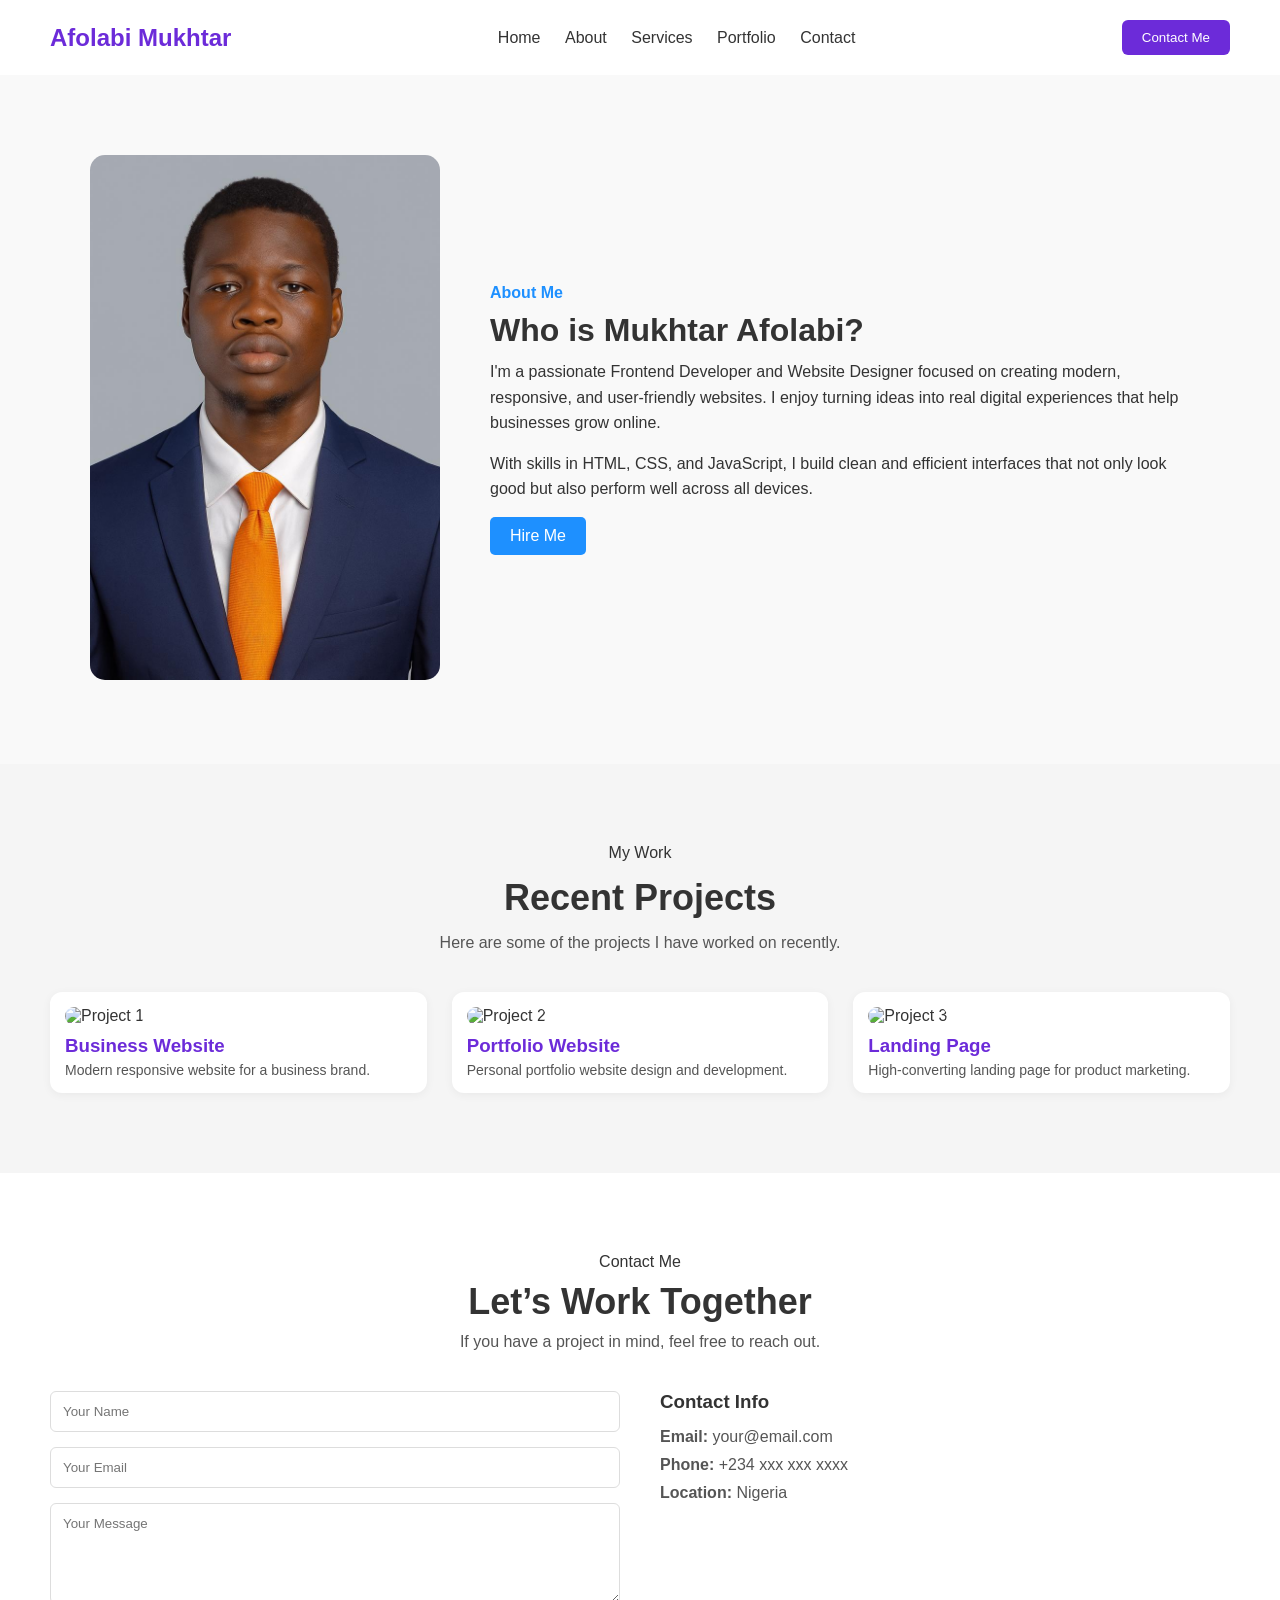
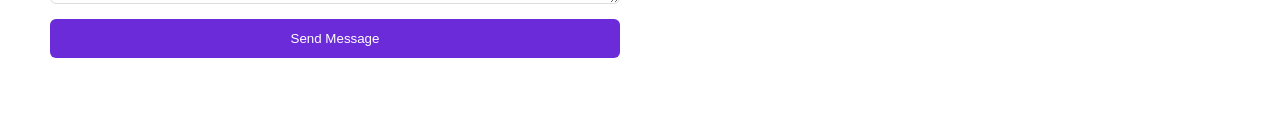
==== About.html @ 69ab8d59 "updated something" ====
<!DOCTYPE html>
<html lang="en">
<head>
    <meta charset="UTF-8">
    <meta name="viewport" content="width=device-width, initial-scale=1.0">
    <title>Document</title>
    <link rel="stylesheet" href="about.css">
</head>
<body>
    
<header>
  <h2>Afolabi Mukhtar</h2>

  <nav>
    <a href="index.html">Home</a>
    <a href="About.html">About</a>
    <a href="#">Services</a>
    <a href="#">Portfolio</a>
    <a href="#">Contact</a>
  </nav>

  <button class="btn">Contact Me</button>
</header>
<section class="about">
    <div class="container">
        
        <!-- IMAGE SIDE -->
        <div class="about-image">
            <img src="images/my pic.jpg" alt="Mukhtar Afolabi">
        </div>

        <!-- TEXT SIDE -->
        <div class="about-text">
            <span class="tag">About Me</span>
            <h1>Who is Mukhtar Afolabi?</h1>

            <p>
                I'm a passionate Frontend Developer and Website Designer focused on 
                creating modern, responsive, and user-friendly websites. I enjoy turning 
                ideas into real digital experiences that help businesses grow online.
            </p>

            <p>
                With skills in HTML, CSS, and JavaScript, I build clean and efficient 
                interfaces that not only look good but also perform well across all devices.
            </p>

            <a href="https://wa.me/2348068744708" class="btn">Hire Me</a>
        </div>

    </div>
</section>
<section class="projects">

  <div class="projects-header">
    <span class="tag">My Work</span>
    <h1>Recent Projects</h1>
    <p>Here are some of the projects I have worked on recently.</p>
  </div>

  <div class="projects-container">

    <div class="project-card">
      <img src="https://via.placeholder.com/300" alt="Project 1">
      <h3>Business Website</h3>
      <p>Modern responsive website for a business brand.</p>
    </div>

    <div class="project-card">
      <img src="https://via.placeholder.com/300" alt="Project 2">
      <h3>Portfolio Website</h3>
      <p>Personal portfolio website design and development.</p>
    </div>

    <div class="project-card">
      <img src="https://via.placeholder.com/300" alt="Project 3">
      <h3>Landing Page</h3>
      <p>High-converting landing page for product marketing.</p>
    </div>

  </div>

</section>
<section class="contact">

  <div class="contact-header">
    <span class="tag">Contact Me</span>
    <h1>Let’s Work Together</h1>
    <p>If you have a project in mind, feel free to reach out.</p>
  </div>

  <div class="contact-container">

    <!-- FORM -->
    <form class="contact-form">
      <input type="text" placeholder="Your Name" required>
      <input type="email" placeholder="Your Email" required>
      <textarea placeholder="Your Message" rows="5" required></textarea>
      <button type="submit">Send Message</button>
    </form>

    <!-- INFO -->
    <div class="contact-info">
      <h3>Contact Info</h3>
      <p><strong>Email:</strong> your@email.com</p>
      <p><strong>Phone:</strong> +234 xxx xxx xxxx</p>
      <p><strong>Location:</strong> Nigeria</p>
    </div>

  </div>

</section>
<script>
    function sayHello() {
        alert("Hello! Thanks for visiting my portfolio.");
    }
    
</script>
</body>
</html>
---- about.css ----
* {
      margin: 0;
      padding: 0;
      box-sizing: border-box;
      font-family: Arial, sans-serif;
    }

    body {
      background: #f5f5f5;
      color: #333;
    }


    header {
      display: flex;
      justify-content: space-between;
      align-items: center;
      padding: 20px 50px;
      background: #fff;
      box-shadow: 0 2px 10px rgba(0,0,0,0.05);
    }

    header h2 {
      color: #6c2bd9;
    }

    nav a {
      margin: 0 10px;
      text-decoration: none;
      color: #333;
      font-weight: 500;
    }

    .btn {
      background: #6c2bd9;
      color: #fff;
      padding: 10px 20px;
      border: none;
      border-radius: 6px;
      cursor: pointer;
    }
    .about {
    padding: 80px 20px;
    background: #f9f9f9;
}

.about .container {
    display: flex;
    align-items: center;
    gap: 50px;
    max-width: 1100px;
    margin: auto;
}

.about-image img {
    width: 350px;
    border-radius: 15px;
}

.about-text .tag {
    color: #1e90ff;
    font-weight: bold;
}

.about-text h1 {
    font-size: 32px;
    margin: 10px 0;
}

.about-text p {
    margin-bottom: 15px;
    line-height: 1.6;
}

.about .btn {
    display: inline-block;
    padding: 10px 20px;
    background: #1e90ff;
    color: white;
    text-decoration: none;
    border-radius: 5px;
}
.projects {
  padding: 80px 50px;
  background: #f5f5f5;
  text-align: center;
}

.projects-header h1 {
  font-size: 36px;
  margin: 15px 0;
}

.projects-header p {
  color: #555;
}

/* GRID */
.projects-container {
  margin-top: 40px;
  display: grid;
  grid-template-columns: repeat(3, 1fr);
  gap: 25px;
}

/* CARD */
.project-card {
  background: #fff;
  padding: 15px;
  border-radius: 12px;
  box-shadow: 0 2px 10px rgba(0,0,0,0.05);
  transition: 0.3s;
  text-align: left;
}

.project-card:hover {
  transform: translateY(-6px);
}

.project-card img {
  width: 100%;
  border-radius: 10px;
  margin-bottom: 10px;
}

.project-card h3 {
  margin-bottom: 5px;
  color: #6c2bd9;
}

.project-card p {
  font-size: 14px;
  color: #555;
}
.contact {
  padding: 80px 50px;
  background: #fff;
}

.contact-header {
  text-align: center;
  margin-bottom: 40px;
}

.contact-header h1 {
  font-size: 36px;
  margin: 10px 0;
}

.contact-header p {
  color: #555;
}

/* LAYOUT */
.contact-container {
  display: flex;
  gap: 40px;
  flex-wrap: wrap;
}

/* FORM */
.contact-form {
  flex: 1;
  min-width: 300px;
  display: flex;
  flex-direction: column;
}

.contact-form input,
.contact-form textarea {
  padding: 12px;
  margin-bottom: 15px;
  border: 1px solid #ddd;
  border-radius: 6px;
  outline: none;
}

.contact-form button {
  background: #6c2bd9;
  color: #fff;
  padding: 12px;
  border: none;
  border-radius: 6px;
  cursor: pointer;
}

/* INFO */
.contact-info {
  flex: 1;
  min-width: 250px;
}

.contact-info h3 {
  margin-bottom: 15px;
}

.contact-info p {
  margin-bottom: 10px;
  color: #555;
}
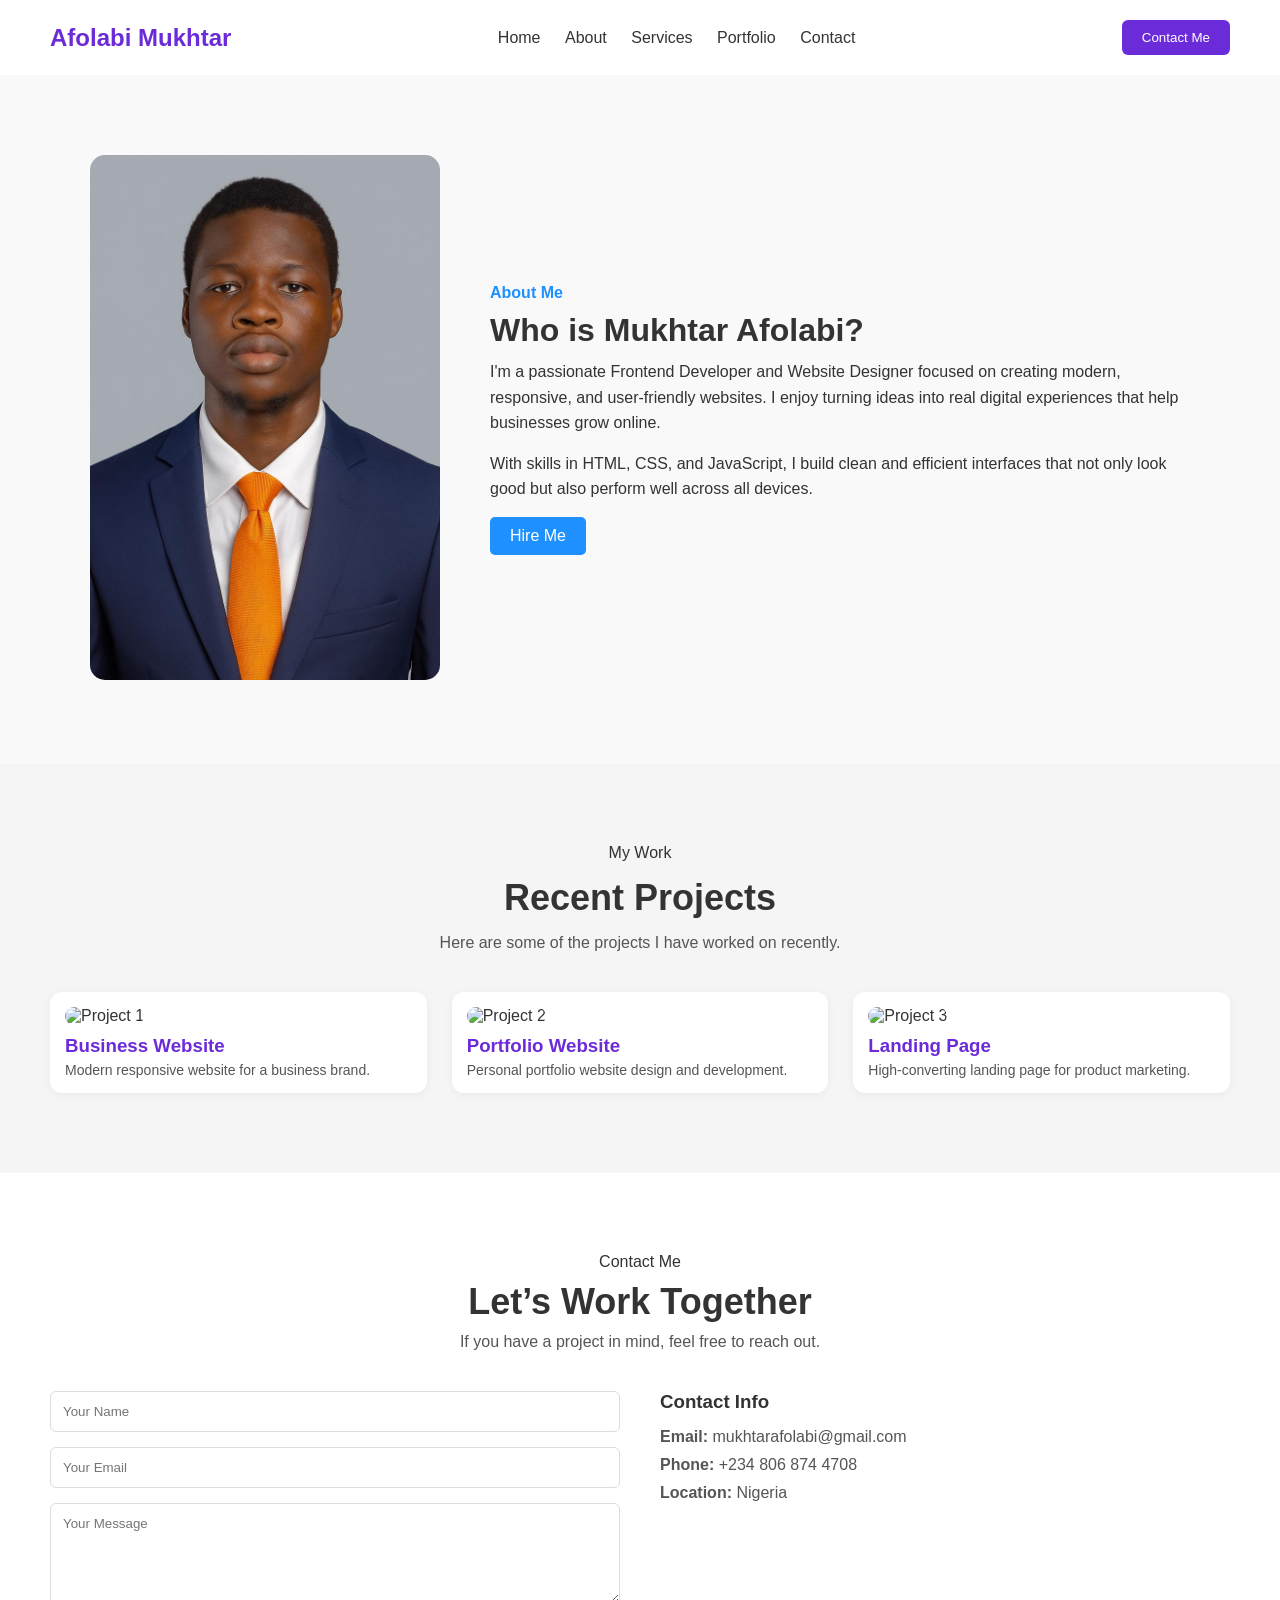
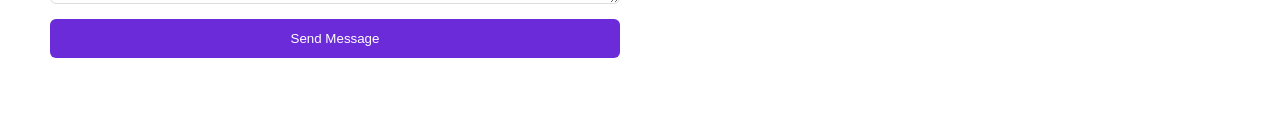
==== commit b5062c3d: "updated something" ====
--- a/About.html
+++ b/About.html
@@ -14,9 +14,9 @@
   <nav>
     <a href="index.html">Home</a>
     <a href="About.html">About</a>
-    <a href="#">Services</a>
-    <a href="#">Portfolio</a>
-    <a href="#">Contact</a>
+    <a href="services.html">Services</a>
+    <a href="portfolio.html">Portfolio</a>
+    <a href="contact.html">Contact</a>
   </nav>
 
   <button class="btn">Contact Me</button>
@@ -61,19 +61,19 @@
   <div class="projects-container">
 
     <div class="project-card">
-      <img src="https://via.placeholder.com/300" alt="Project 1">
+      <img src="#" alt="Project 1">
       <h3>Business Website</h3>
       <p>Modern responsive website for a business brand.</p>
     </div>
 
     <div class="project-card">
-      <img src="https://via.placeholder.com/300" alt="Project 2">
+      <img src="#" alt="Project 2">
       <h3>Portfolio Website</h3>
       <p>Personal portfolio website design and development.</p>
     </div>
 
     <div class="project-card">
-      <img src="https://via.placeholder.com/300" alt="Project 3">
+      <img src="#" alt="Project 3">
       <h3>Landing Page</h3>
       <p>High-converting landing page for product marketing.</p>
     </div>
@@ -99,11 +99,10 @@
       <button type="submit">Send Message</button>
     </form>
 
-    <!-- INFO -->
     <div class="contact-info">
       <h3>Contact Info</h3>
-      <p><strong>Email:</strong> your@email.com</p>
-      <p><strong>Phone:</strong> +234 xxx xxx xxxx</p>
+      <p><strong>Email:</strong> mukhtarafolabi@gmail.com</p>
+      <p><strong>Phone:</strong> +234 806 874 4708</p>
       <p><strong>Location:</strong> Nigeria</p>
     </div>
 
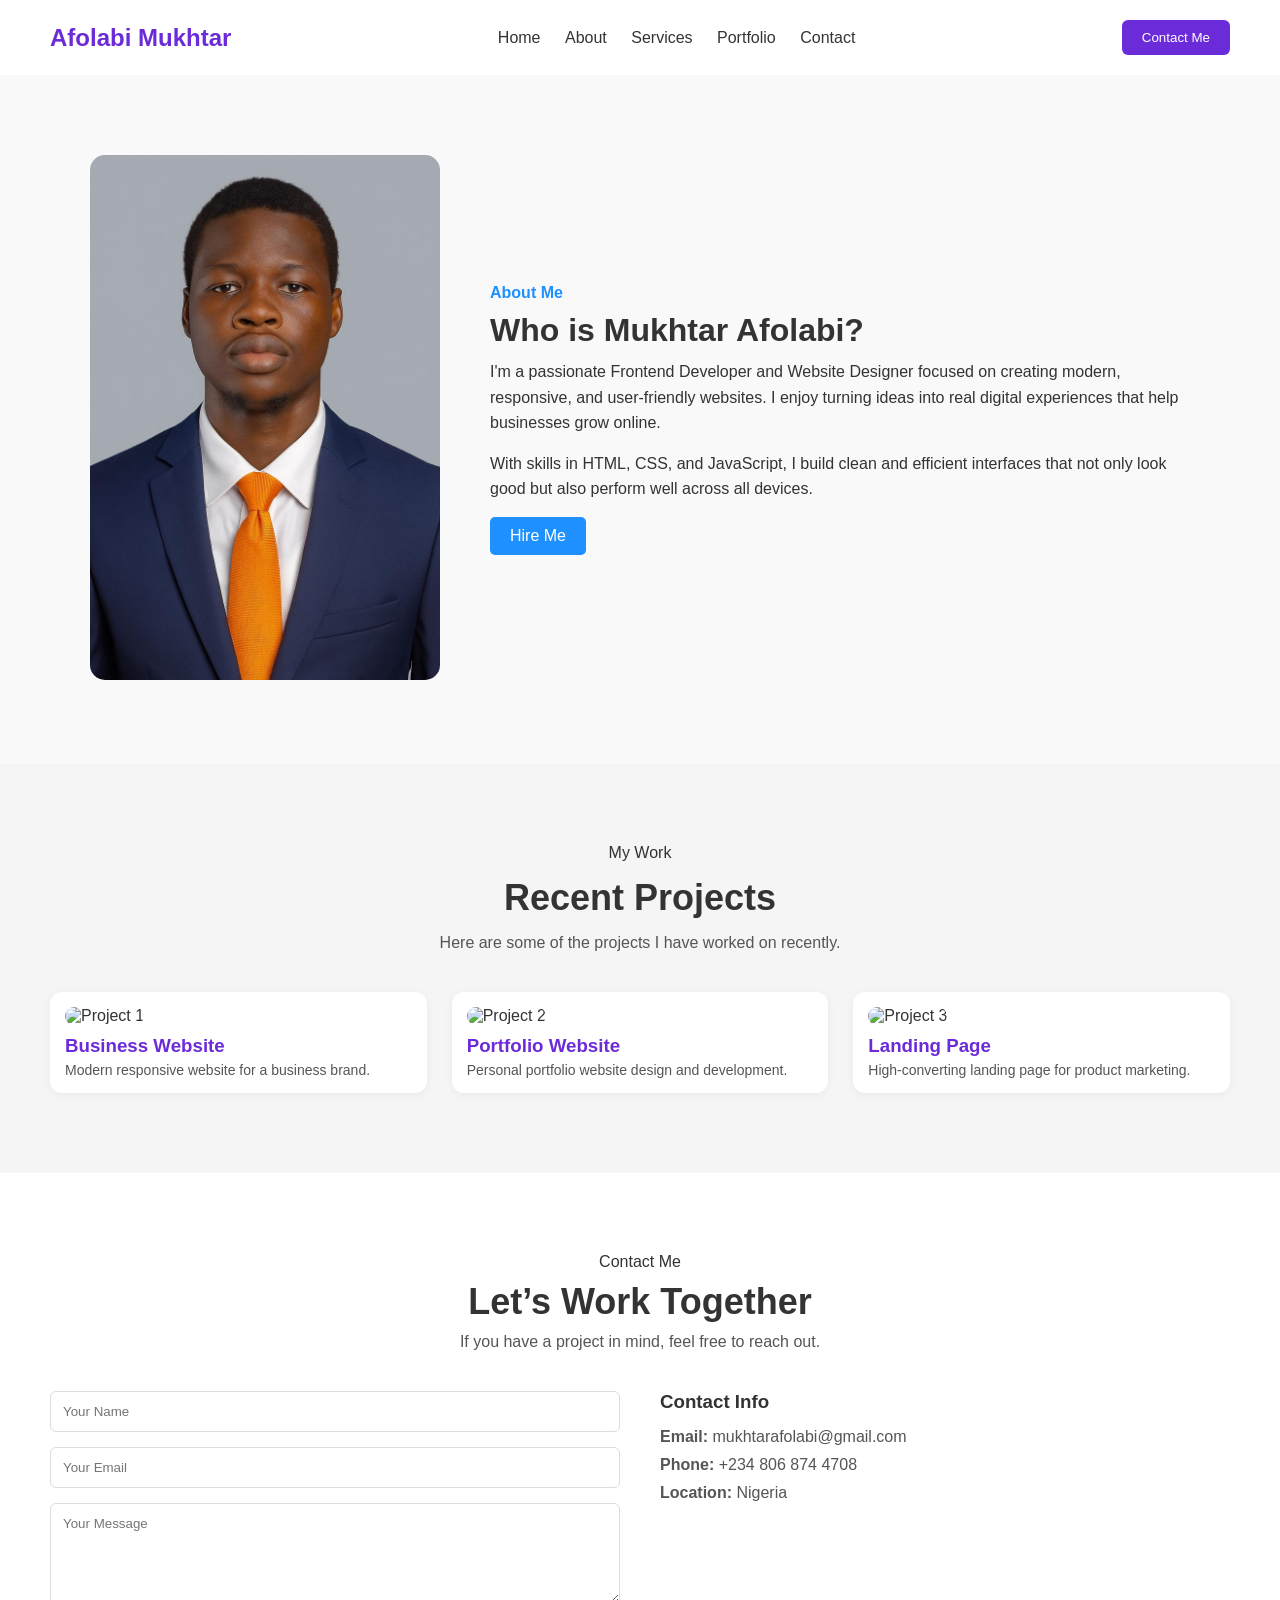
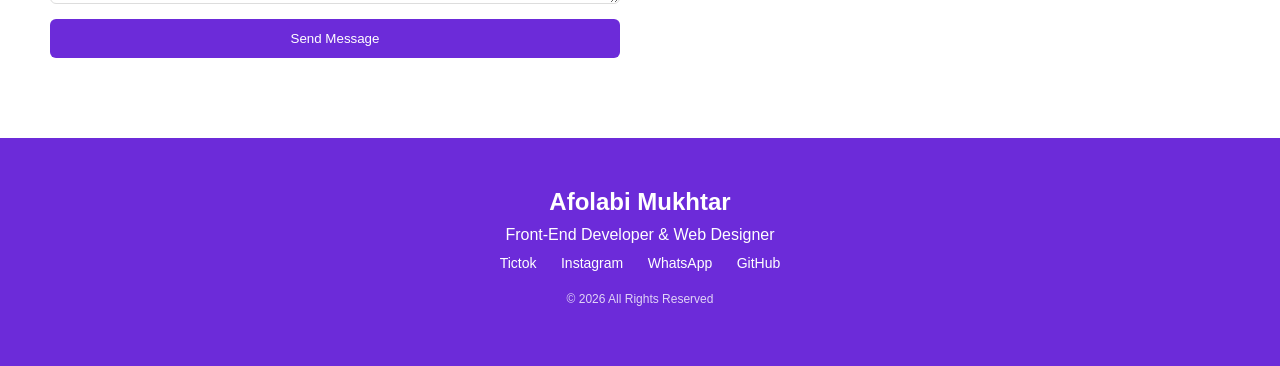
==== commit 7a4a98fb: "updated something" ====
--- a/About.html
+++ b/About.html
@@ -109,6 +109,22 @@
   </div>
 
 </section>
+<footer class="footer">
+
+  <h2>Afolabi Mukhtar</h2>
+
+  <p>Front-End Developer & Web Designer</p>
+
+  <div class="socials">
+    <a href="#">Tictok</a>
+    <a href="https://www.instagram.com/afolabimukhtar792/">Instagram</a>
+    <a href="https://wa.me/2348068744708">WhatsApp</a>
+    <a href="#">GitHub</a>
+  </div>
+
+  <p class="copy">© 2026 All Rights Reserved</p>
+
+</footer>
 <script>
     function sayHello() {
         alert("Hello! Thanks for visiting my portfolio.");
--- a/about.css
+++ b/about.css
@@ -197,4 +197,31 @@
 .contact-info p {
   margin-bottom: 10px;
   color: #555;
-}+}
+.footer {
+  background: #6c2bd9;
+  color: #fff;
+  text-align: center;
+  padding: 50px 20px;
+}
+
+.footer h2 {
+  margin-bottom: 10px;
+}
+
+.footer p {
+  margin-bottom: 10px;
+}
+
+.socials a {
+  margin: 0 10px;
+  color: #fff;
+  text-decoration: none;
+  font-size: 14px;
+}
+
+.copy {
+  margin-top: 20px;
+  font-size: 12px;
+  opacity: 0.8;
+}
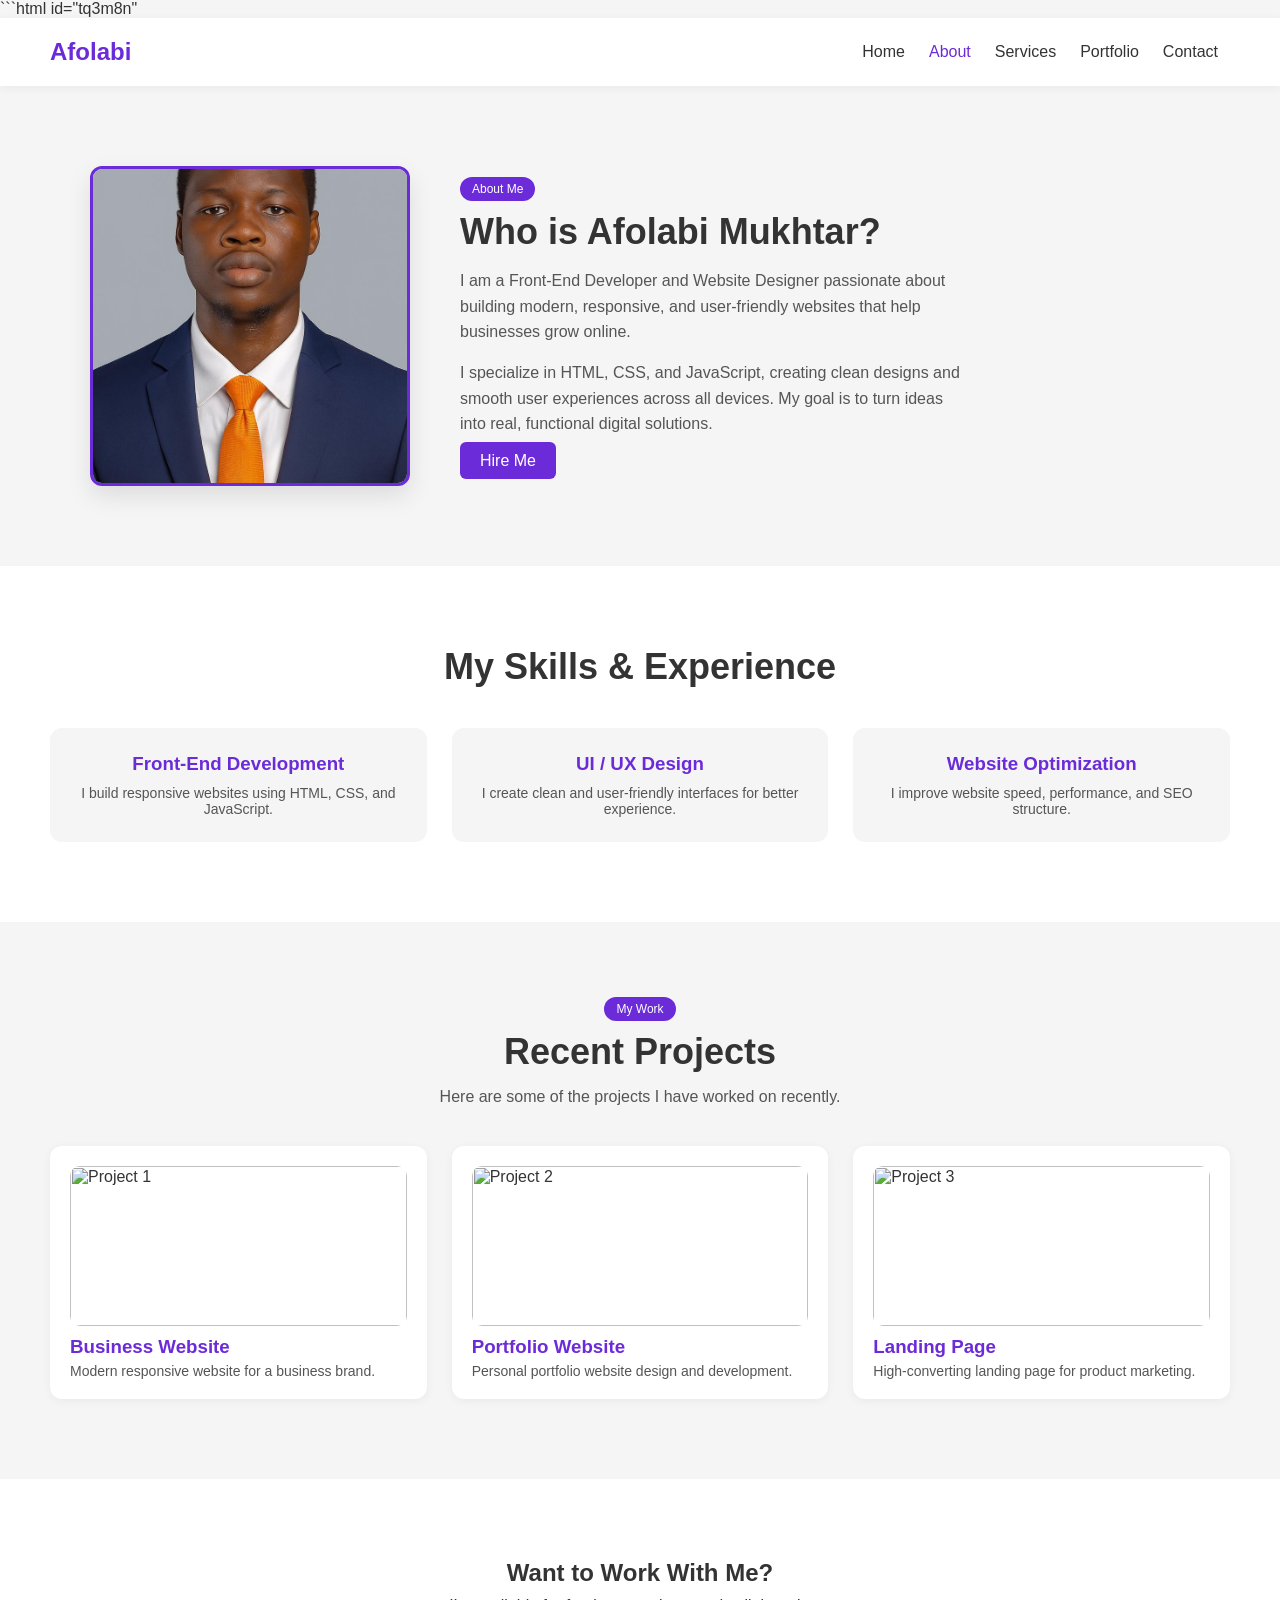
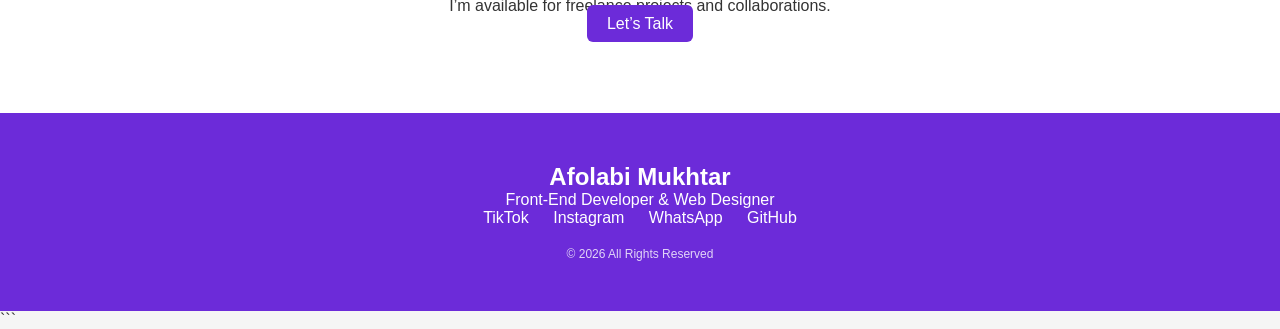
==== commit fbd2eafd: "updated something" ====
--- a/About.html
+++ b/About.html
@@ -1,55 +1,83 @@
+```html id="tq3m8n"
 <!DOCTYPE html>
 <html lang="en">
 <head>
-    <meta charset="UTF-8">
-    <meta name="viewport" content="width=device-width, initial-scale=1.0">
-    <title>Document</title>
-    <link rel="stylesheet" href="about.css">
+  <meta charset="UTF-8">
+  <meta name="viewport" content="width=device-width, initial-scale=1.0">
+  <title>About | Afolabi Mukhtar</title>
+  <link rel="stylesheet" href="about.css">
 </head>
+
 <body>
-    
+
 <header>
-  <h2>Afolabi Mukhtar</h2>
+  <h2>Afolabi</h2>
 
-  <nav>
+  <nav id="nav-links">
     <a href="index.html">Home</a>
-    <a href="About.html">About</a>
+    <a href="#" class="active">About</a>
     <a href="services.html">Services</a>
     <a href="portfolio.html">Portfolio</a>
     <a href="contact.html">Contact</a>
   </nav>
 
-  <button class="btn">Contact Me</button>
+  <div class="menu-toggle" onclick="toggleMenu()">☰</div>
 </header>
+
+<!-- ABOUT HERO -->
 <section class="about">
-    <div class="container">
-        
-        <!-- IMAGE SIDE -->
-        <div class="about-image">
-            <img src="images/my pic.jpg" alt="Mukhtar Afolabi">
-        </div>
+  <div class="container">
 
-        <!-- TEXT SIDE -->
-        <div class="about-text">
-            <span class="tag">About Me</span>
-            <h1>Who is Mukhtar Afolabi?</h1>
+    <div class="about-image">
+      <img src="images/my pic.jpg" alt="Afolabi Mukhtar">
+    </div>
 
-            <p>
-                I'm a passionate Frontend Developer and Website Designer focused on 
-                creating modern, responsive, and user-friendly websites. I enjoy turning 
-                ideas into real digital experiences that help businesses grow online.
-            </p>
+    <div class="about-text">
+      <span class="tag">About Me</span>
+      <h1>Who is Afolabi Mukhtar?</h1>
 
-            <p>
-                With skills in HTML, CSS, and JavaScript, I build clean and efficient 
-                interfaces that not only look good but also perform well across all devices.
-            </p>
+      <p>
+        I am a Front-End Developer and Website Designer passionate about building
+        modern, responsive, and user-friendly websites that help businesses grow online.
+      </p>
 
-            <a href="https://wa.me/2348068744708" class="btn">Hire Me</a>
-        </div>
+      <p>
+        I specialize in HTML, CSS, and JavaScript, creating clean designs and smooth
+        user experiences across all devices. My goal is to turn ideas into real,
+        functional digital solutions.
+      </p>
 
+      <a href="https://wa.me/2348068744708" class="btn">Hire Me</a>
     </div>
+
+  </div>
 </section>
+
+<!-- SKILLS / EXPERIENCE -->
+<section class="skills">
+  <h1>My Skills & Experience</h1>
+
+  <div class="skills-container">
+
+    <div class="skill-box">
+      <h3>Front-End Development</h3>
+      <p>I build responsive websites using HTML, CSS, and JavaScript.</p>
+    </div>
+
+    <div class="skill-box">
+      <h3>UI / UX Design</h3>
+      <p>I create clean and user-friendly interfaces for better experience.</p>
+    </div>
+
+    <div class="skill-box">
+      <h3>Website Optimization</h3>
+      <p>I improve website speed, performance, and SEO structure.</p>
+    </div>
+
+  </div>
+</section>
+
+<!-- PROJECTS -->
 <section class="projects">
 
   <div class="projects-header">
@@ -61,19 +89,19 @@
   <div class="projects-container">
 
     <div class="project-card">
-      <img src="#" alt="Project 1">
+      <img src="images/project1.jpg" alt="Project 1">
       <h3>Business Website</h3>
       <p>Modern responsive website for a business brand.</p>
     </div>
 
     <div class="project-card">
-      <img src="#" alt="Project 2">
+      <img src="images/project2.jpg" alt="Project 2">
       <h3>Portfolio Website</h3>
       <p>Personal portfolio website design and development.</p>
     </div>
 
     <div class="project-card">
-      <img src="#" alt="Project 3">
+      <img src="images/project3.jpg" alt="Project 3">
       <h3>Landing Page</h3>
       <p>High-converting landing page for product marketing.</p>
     </div>
@@ -81,55 +109,36 @@
   </div>
 
 </section>
-<section class="contact">
 
-  <div class="contact-header">
-    <span class="tag">Contact Me</span>
-    <h1>Let’s Work Together</h1>
-    <p>If you have a project in mind, feel free to reach out.</p>
-  </div>
+<!-- CTA -->
+<section class="cta">
+  <h1>Want to Work With Me?</h1>
+  <p>I’m available for freelance projects and collaborations.</p>
+  <a href="https://wa.me/2348068744708" class="btn">Let’s Talk</a>
+</section>
 
-  <div class="contact-container">
-
-    <!-- FORM -->
-    <form class="contact-form">
-      <input type="text" placeholder="Your Name" required>
-      <input type="email" placeholder="Your Email" required>
-      <textarea placeholder="Your Message" rows="5" required></textarea>
-      <button type="submit">Send Message</button>
-    </form>
-
-    <div class="contact-info">
-      <h3>Contact Info</h3>
-      <p><strong>Email:</strong> mukhtarafolabi@gmail.com</p>
-      <p><strong>Phone:</strong> +234 806 874 4708</p>
-      <p><strong>Location:</strong> Nigeria</p>
-    </div>
-
-  </div>
-
-</section>
+<!-- FOOTER -->
 <footer class="footer">
-
   <h2>Afolabi Mukhtar</h2>
-
   <p>Front-End Developer & Web Designer</p>
 
   <div class="socials">
-    <a href="#">Tictok</a>
+    <a href="#">TikTok</a>
     <a href="https://www.instagram.com/afolabimukhtar792/">Instagram</a>
     <a href="https://wa.me/2348068744708">WhatsApp</a>
     <a href="#">GitHub</a>
   </div>
 
   <p class="copy">© 2026 All Rights Reserved</p>
+</footer>
 
-</footer>
+<!-- JS -->
 <script>
-    function sayHello() {
-        alert("Hello! Thanks for visiting my portfolio.");
-    }
-    
+function toggleMenu() {
+  document.getElementById("nav-links").classList.toggle("active");
+}
 </script>
+
 </body>
-</html>+</html>
+```
--- a/about.css
+++ b/about.css
@@ -1,88 +1,155 @@
- * {
-      margin: 0;
-      padding: 0;
-      box-sizing: border-box;
-      font-family: Arial, sans-serif;
-    }
-
-    body {
-      background: #f5f5f5;
-      color: #333;
-    }
-
-
-    header {
-      display: flex;
-      justify-content: space-between;
-      align-items: center;
-      padding: 20px 50px;
-      background: #fff;
-      box-shadow: 0 2px 10px rgba(0,0,0,0.05);
-    }
-
-    header h2 {
-      color: #6c2bd9;
-    }
-
-    nav a {
-      margin: 0 10px;
-      text-decoration: none;
-      color: #333;
-      font-weight: 500;
-    }
-
-    .btn {
-      background: #6c2bd9;
-      color: #fff;
-      padding: 10px 20px;
-      border: none;
-      border-radius: 6px;
-      cursor: pointer;
-    }
-    .about {
-    padding: 80px 20px;
-    background: #f9f9f9;
-}
-
-.about .container {
-    display: flex;
-    align-items: center;
-    gap: 50px;
-    max-width: 1100px;
-    margin: auto;
+
+* {
+  margin: 0;
+  padding: 0;
+  box-sizing: border-box;
+  font-family: Arial, sans-serif;
+}
+
+body {
+  background: #f5f5f5;
+  color: #333;
+}
+
+/* HEADER */
+header {
+  display: flex;
+  justify-content: space-between;
+  align-items: center;
+  padding: 20px 50px;
+  background: #fff;
+  box-shadow: 0 2px 10px rgba(0,0,0,0.05);
+  position: sticky;
+  top: 0;
+  z-index: 1000;
+}
+
+header h2 {
+  color: #6c2bd9;
+}
+
+/* NAV */
+nav {
+  display: flex;
+}
+
+nav a {
+  margin: 0 12px;
+  text-decoration: none;
+  color: #333;
+  font-weight: 500;
+  transition: 0.3s;
+}
+
+nav a:hover,
+nav a.active {
+  color: #6c2bd9;
+}
+
+/* BUTTON */
+.btn {
+  background: #6c2bd9;
+  color: #fff;
+  padding: 10px 20px;
+  border-radius: 6px;
+  text-decoration: none;
+  border: none;
+  cursor: pointer;
+  transition: 0.3s;
+}
+
+.btn:hover {
+  opacity: 0.85;
+}
+
+/* TAG */
+.tag {
+  background: #6c2bd9;
+  color: #fff;
+  padding: 5px 12px;
+  border-radius: 20px;
+  font-size: 12px;
+}
+
+/* ABOUT */
+.about {
+  padding: 80px 50px;
+}
+
+.container {
+  max-width: 1100px;
+  margin: auto;
+  display: flex;
+  align-items: center;
+  gap: 50px;
 }
 
 .about-image img {
-    width: 350px;
-    border-radius: 15px;
-}
-
-.about-text .tag {
-    color: #1e90ff;
-    font-weight: bold;
+  width: 320px;
+  height: 320px;
+  object-fit: cover;
+  border-radius: 12px;
+  border: 3px solid #6c2bd9;
+  box-shadow: 0 10px 25px rgba(0,0,0,0.1);
+}
+
+.about-text {
+  max-width: 500px;
 }
 
 .about-text h1 {
-    font-size: 32px;
-    margin: 10px 0;
+  font-size: 36px;
+  margin: 15px 0;
 }
 
 .about-text p {
-    margin-bottom: 15px;
-    line-height: 1.6;
-}
-
-.about .btn {
-    display: inline-block;
-    padding: 10px 20px;
-    background: #1e90ff;
-    color: white;
-    text-decoration: none;
-    border-radius: 5px;
-}
+  line-height: 1.6;
+  color: #555;
+  margin-bottom: 15px;
+}
+
+/* SKILLS */
+.skills {
+  padding: 80px 50px;
+  background: #fff;
+  text-align: center;
+}
+
+.skills h1 {
+  font-size: 36px;
+  margin-bottom: 40px;
+}
+
+.skills-container {
+  display: grid;
+  grid-template-columns: repeat(3, 1fr);
+  gap: 25px;
+}
+
+.skill-box {
+  background: #f5f5f5;
+  padding: 25px;
+  border-radius: 12px;
+  transition: 0.3s;
+}
+
+.skill-box:hover {
+  transform: translateY(-6px);
+}
+
+.skill-box h3 {
+  color: #6c2bd9;
+  margin-bottom: 10px;
+}
+
+.skill-box p {
+  color: #555;
+  font-size: 14px;
+}
+
+/* PROJECTS */
 .projects {
   padding: 80px 50px;
-  background: #f5f5f5;
   text-align: center;
 }
 
@@ -93,9 +160,10 @@
 
 .projects-header p {
   color: #555;
-}
-
-/* GRID */
+  max-width: 600px;
+  margin: auto;
+}
+
 .projects-container {
   margin-top: 40px;
   display: grid;
@@ -103,14 +171,13 @@
   gap: 25px;
 }
 
-/* CARD */
 .project-card {
   background: #fff;
-  padding: 15px;
+  padding: 20px;
   border-radius: 12px;
+  transition: 0.3s;
+  text-align: left;
   box-shadow: 0 2px 10px rgba(0,0,0,0.05);
-  transition: 0.3s;
-  text-align: left;
 }
 
 .project-card:hover {
@@ -119,85 +186,34 @@
 
 .project-card img {
   width: 100%;
+  height: 160px;
+  object-fit: cover;
   border-radius: 10px;
   margin-bottom: 10px;
 }
 
 .project-card h3 {
+  color: #6c2bd9;
   margin-bottom: 5px;
-  color: #6c2bd9;
 }
 
 .project-card p {
   font-size: 14px;
   color: #555;
 }
-.contact {
-  padding: 80px 50px;
-  background: #fff;
-}
-
-.contact-header {
-  text-align: center;
-  margin-bottom: 40px;
-}
-
-.contact-header h1 {
-  font-size: 36px;
-  margin: 10px 0;
-}
-
-.contact-header p {
-  color: #555;
-}
-
-/* LAYOUT */
-.contact-container {
-  display: flex;
-  gap: 40px;
-  flex-wrap: wrap;
-}
-
-/* FORM */
-.contact-form {
-  flex: 1;
-  min-width: 300px;
-  display: flex;
-  flex-direction: column;
-}
-
-.contact-form input,
-.contact-form textarea {
-  padding: 12px;
-  margin-bottom: 15px;
-  border: 1px solid #ddd;
-  border-radius: 6px;
-  outline: none;
-}
-
-.contact-form button {
-  background: #6c2bd9;
-  color: #fff;
-  padding: 12px;
-  border: none;
-  border-radius: 6px;
-  cursor: pointer;
-}
-
-/* INFO */
-.contact-info {
-  flex: 1;
-  min-width: 250px;
-}
-
-.contact-info h3 {
-  margin-bottom: 15px;
-}
-
-.contact-info p {
+
+/* CTA */
+.cta {
+  text-align: center;
+  padding: 80px 50px;
+  background: #fff;
+}
+
+.cta h1 {
   margin-bottom: 10px;
-  color: #555;
-}
+}
+
+/* FOOTER */
 .footer {
   background: #6c2bd9;
   color: #fff;
@@ -205,19 +221,10 @@
   padding: 50px 20px;
 }
 
-.footer h2 {
-  margin-bottom: 10px;
-}
-
-.footer p {
-  margin-bottom: 10px;
-}
-
 .socials a {
   margin: 0 10px;
   color: #fff;
   text-decoration: none;
-  font-size: 14px;
 }
 
 .copy {
@@ -225,3 +232,55 @@
   font-size: 12px;
   opacity: 0.8;
 }
+
+/* MOBILE MENU */
+.menu-toggle {
+  display: none;
+  font-size: 28px;
+  cursor: pointer;
+}
+
+/* RESPONSIVE */
+@media (max-width: 768px) {
+
+  header {
+    padding: 20px;
+  }
+
+  nav {
+    position: absolute;
+    top: 70px;
+    right: 0;
+    width: 100%;
+    background: #fff;
+    display: none;
+    flex-direction: column;
+    text-align: center;
+  }
+
+  nav a {
+    padding: 15px;
+    border-bottom: 1px solid #eee;
+  }
+
+  nav.active {
+    display: flex;
+  }
+
+  .menu-toggle {
+    display: block;
+  }
+
+  .container {
+    flex-direction: column;
+    text-align: center;
+  }
+
+  .skills-container {
+    grid-template-columns: 1fr;
+  }
+
+  .projects-container {
+    grid-template-columns: 1fr;
+  }
+}
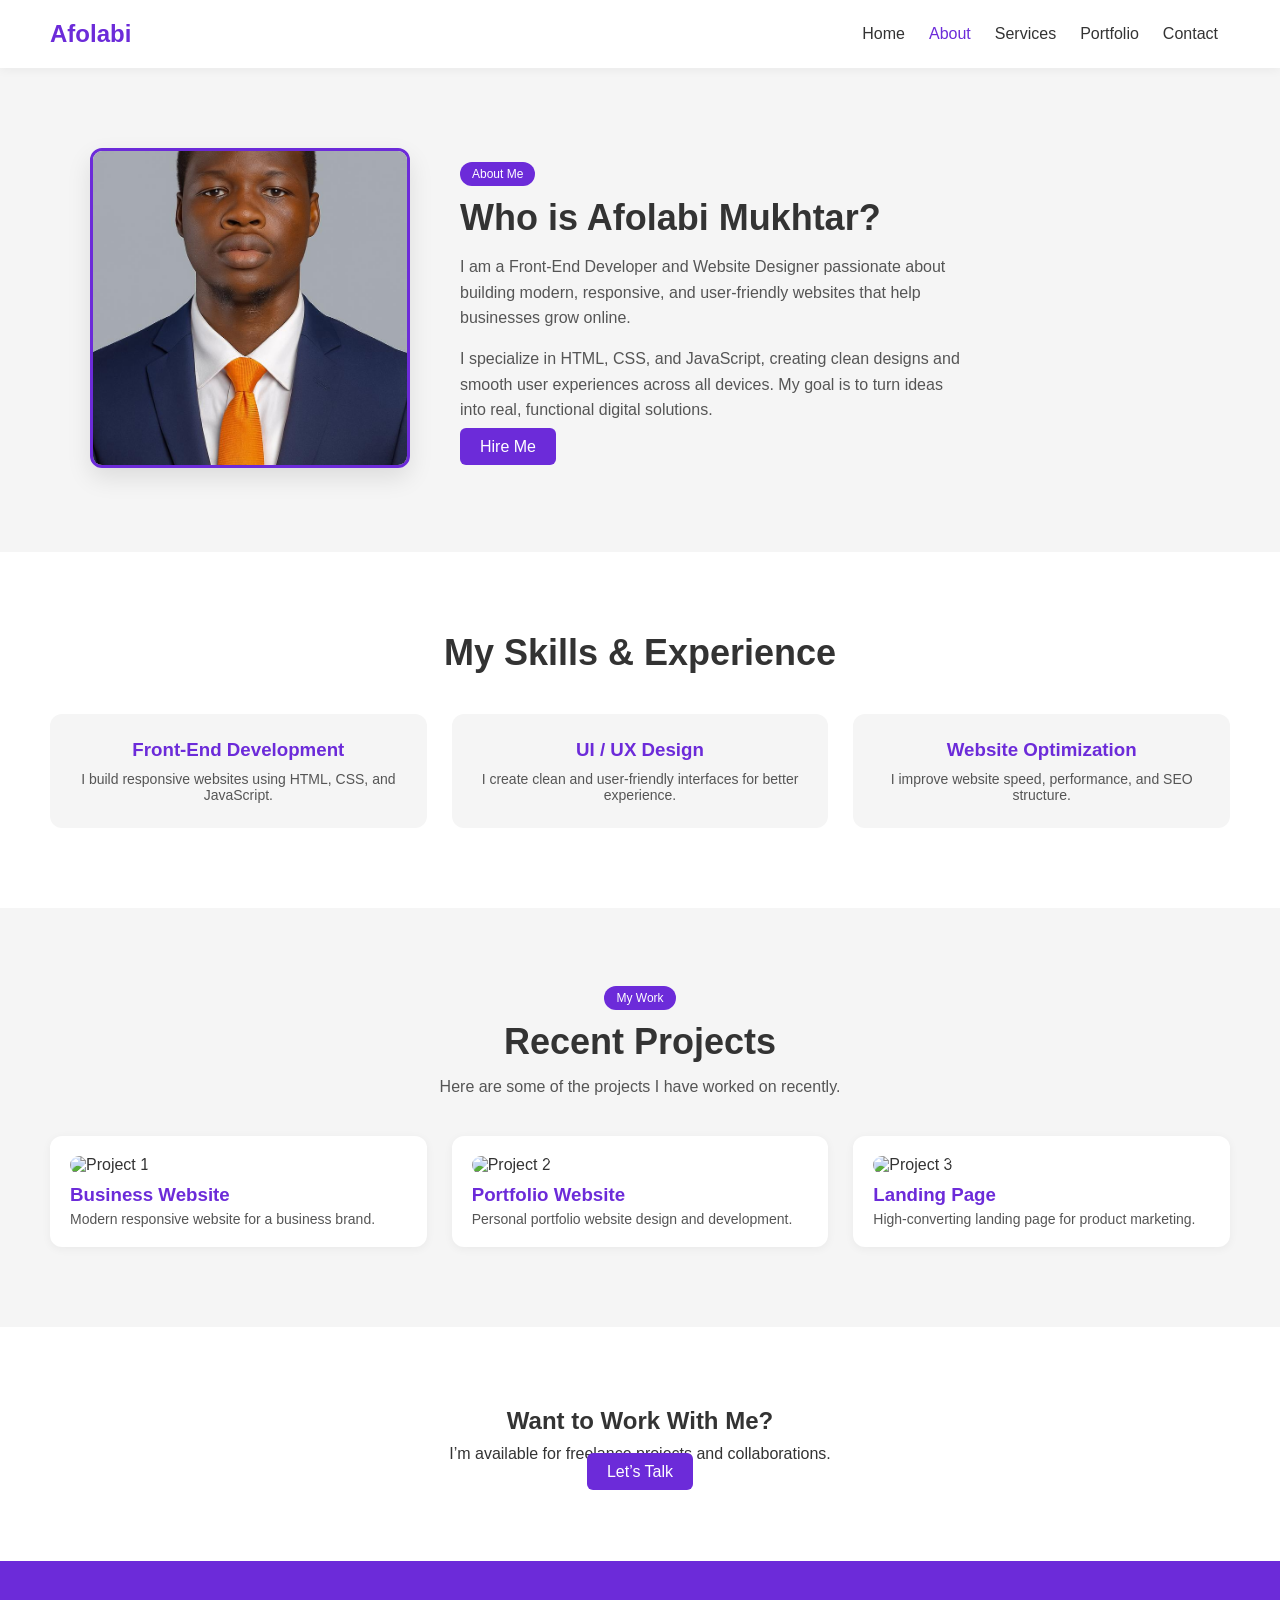
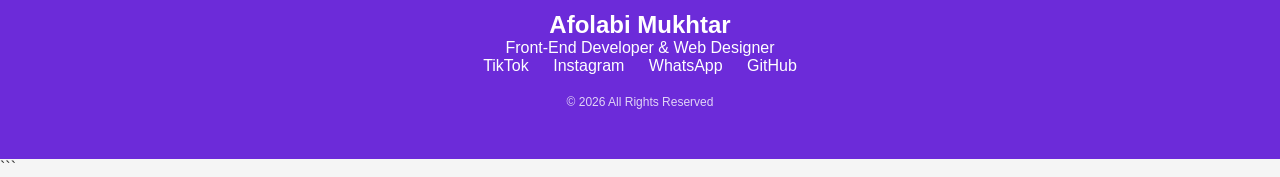
==== commit 8f6850e8: "updated something" ====
--- a/About.html
+++ b/About.html
@@ -1,4 +1,3 @@
-```html id="tq3m8n"
 <!DOCTYPE html>
 <html lang="en">
 <head>
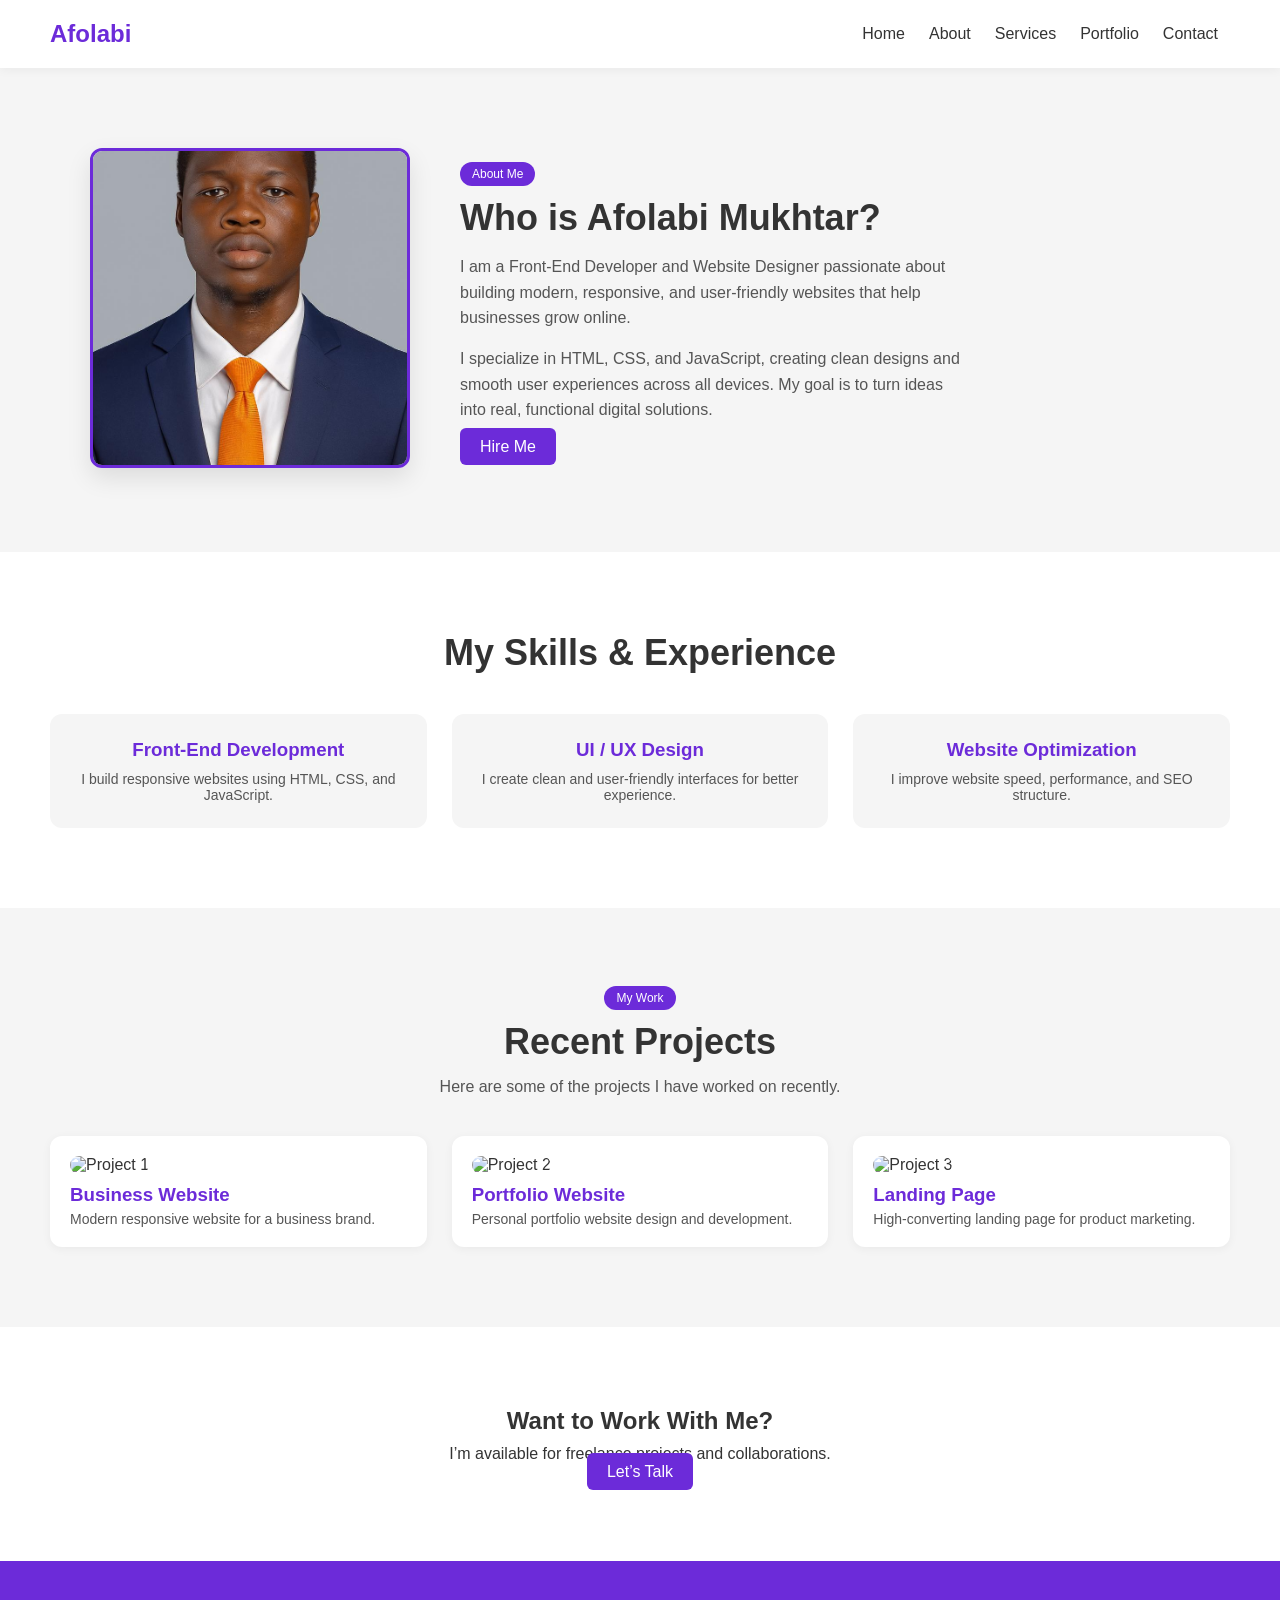
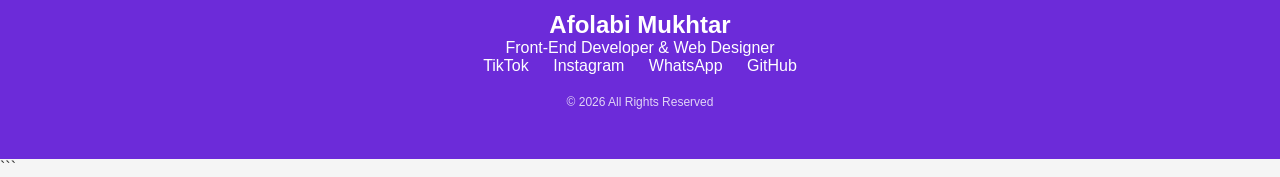
==== commit ec2a8296: "updated something" ====
--- a/About.html
+++ b/About.html
@@ -14,7 +14,7 @@
 
   <nav id="nav-links">
     <a href="index.html">Home</a>
-    <a href="#" class="active">About</a>
+    <a href="About.html">About</a>
     <a href="services.html">Services</a>
     <a href="portfolio.html">Portfolio</a>
     <a href="contact.html">Contact</a>
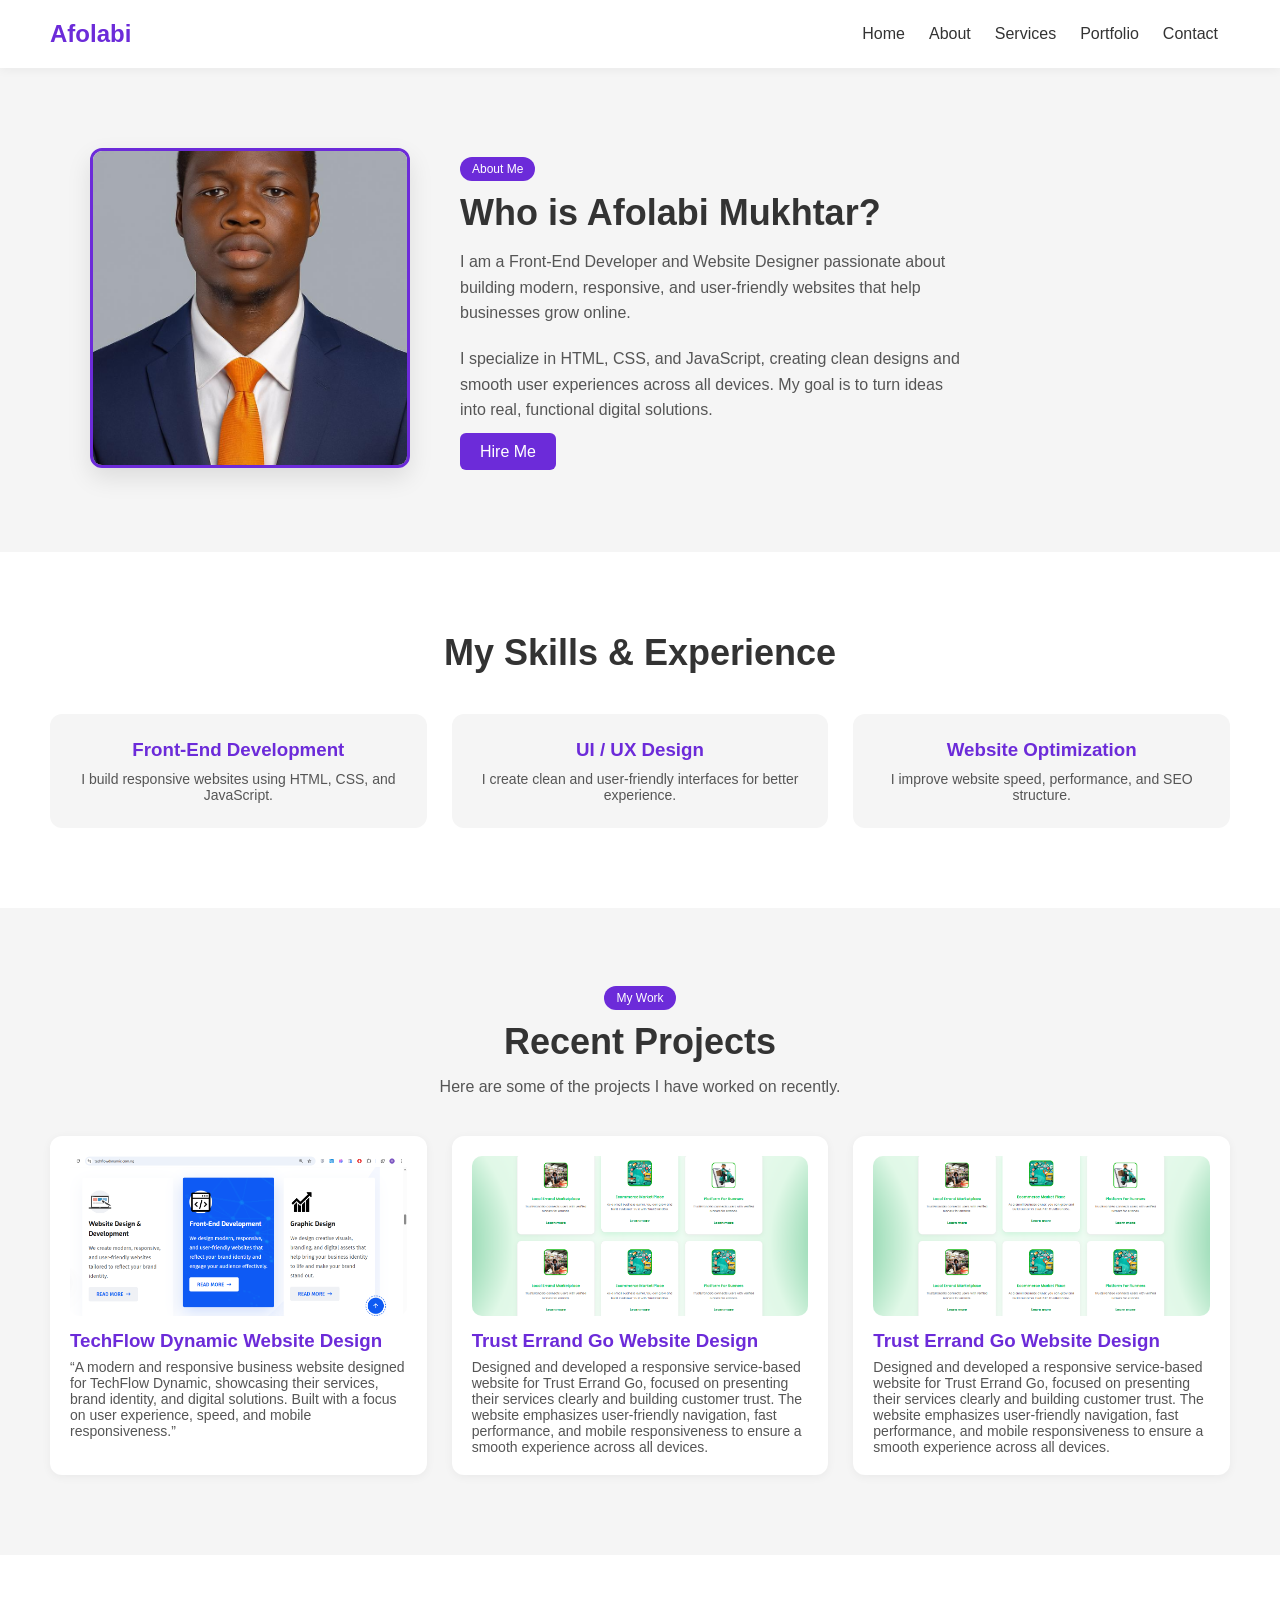
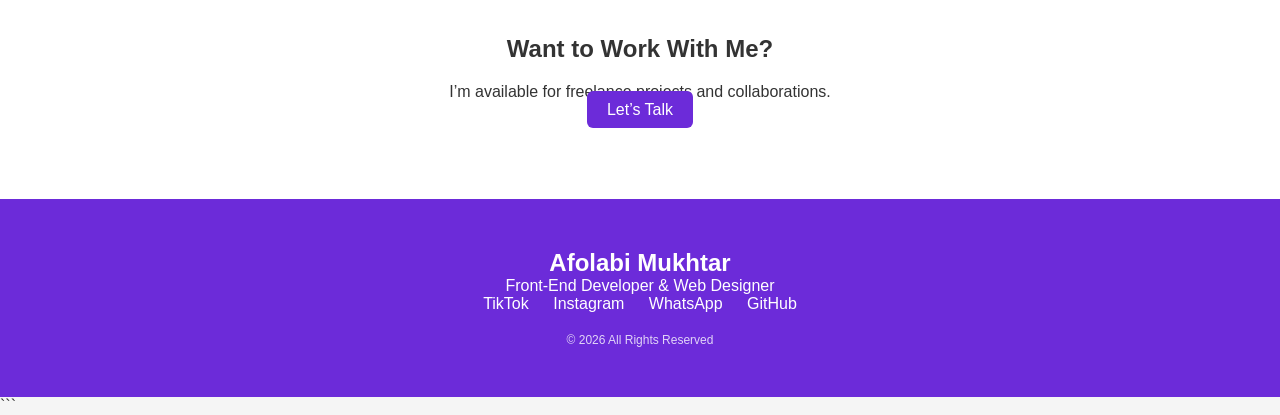
==== commit d97359df: "updated something" ====
--- a/About.html
+++ b/About.html
@@ -16,7 +16,7 @@
     <a href="index.html">Home</a>
     <a href="About.html">About</a>
     <a href="services.html">Services</a>
-    <a href="portfolio.html">Portfolio</a>
+    <a href="Portfolio.html">Portfolio</a>
     <a href="contact.html">Contact</a>
   </nav>
 
@@ -88,21 +88,20 @@
   <div class="projects-container">
 
     <div class="project-card">
-      <img src="images/project1.jpg" alt="Project 1">
-      <h3>Business Website</h3>
-      <p>Modern responsive website for a business brand.</p>
+      <img src="images/techflow.png" alt="Project 1">
+      <h3>TechFlow Dynamic Website Design</h3>
+      <p>“A modern and responsive business website designed for TechFlow Dynamic, showcasing their services, brand identity, and digital solutions. Built with a focus on user experience, speed, and mobile responsiveness.”</p>
     </div>
 
     <div class="project-card">
-      <img src="images/project2.jpg" alt="Project 2">
-      <h3>Portfolio Website</h3>
-      <p>Personal portfolio website design and development.</p>
+      <img src="images/trusterend.png" alt="Project 2">
+      <h3>Trust Errand Go Website Design</h3>
+      <p>Designed and developed a responsive service-based website for Trust Errand Go, focused on presenting their services clearly and building customer trust. The website emphasizes user-friendly navigation, fast performance, and mobile responsiveness to ensure a smooth experience across all devices.</p>
     </div>
-
-    <div class="project-card">
-      <img src="images/project3.jpg" alt="Project 3">
-      <h3>Landing Page</h3>
-      <p>High-converting landing page for product marketing.</p>
+ <div class="project-card">
+      <img src="images/trusterend.png" alt="Project 2">
+      <h3>Trust Errand Go Website Design</h3>
+      <p>Designed and developed a responsive service-based website for Trust Errand Go, focused on presenting their services clearly and building customer trust. The website emphasizes user-friendly navigation, fast performance, and mobile responsiveness to ensure a smooth experience across all devices.</p>
     </div>
 
   </div>
--- a/about.css
+++ b/about.css
@@ -11,7 +11,6 @@
   color: #333;
 }
 
-/* HEADER */
 header {
   display: flex;
   justify-content: space-between;
@@ -62,7 +61,6 @@
   opacity: 0.85;
 }
 
-/* TAG */
 .tag {
   background: #6c2bd9;
   color: #fff;
@@ -105,7 +103,7 @@
 .about-text p {
   line-height: 1.6;
   color: #555;
-  margin-bottom: 15px;
+  margin-bottom: 20px;
 }
 
 /* SKILLS */
@@ -194,7 +192,7 @@
 
 .project-card h3 {
   color: #6c2bd9;
-  margin-bottom: 5px;
+  margin-bottom: 7px;
 }
 
 .project-card p {
@@ -210,9 +208,11 @@
 }
 
 .cta h1 {
-  margin-bottom: 10px;
-}
-
+  margin-bottom: 20px;
+}
+.cta a{
+  margin-bottom: 20px;
+}
 /* FOOTER */
 .footer {
   background: #6c2bd9;
@@ -240,7 +240,6 @@
   cursor: pointer;
 }
 
-/* RESPONSIVE */
 @media (max-width: 768px) {
 
   header {
